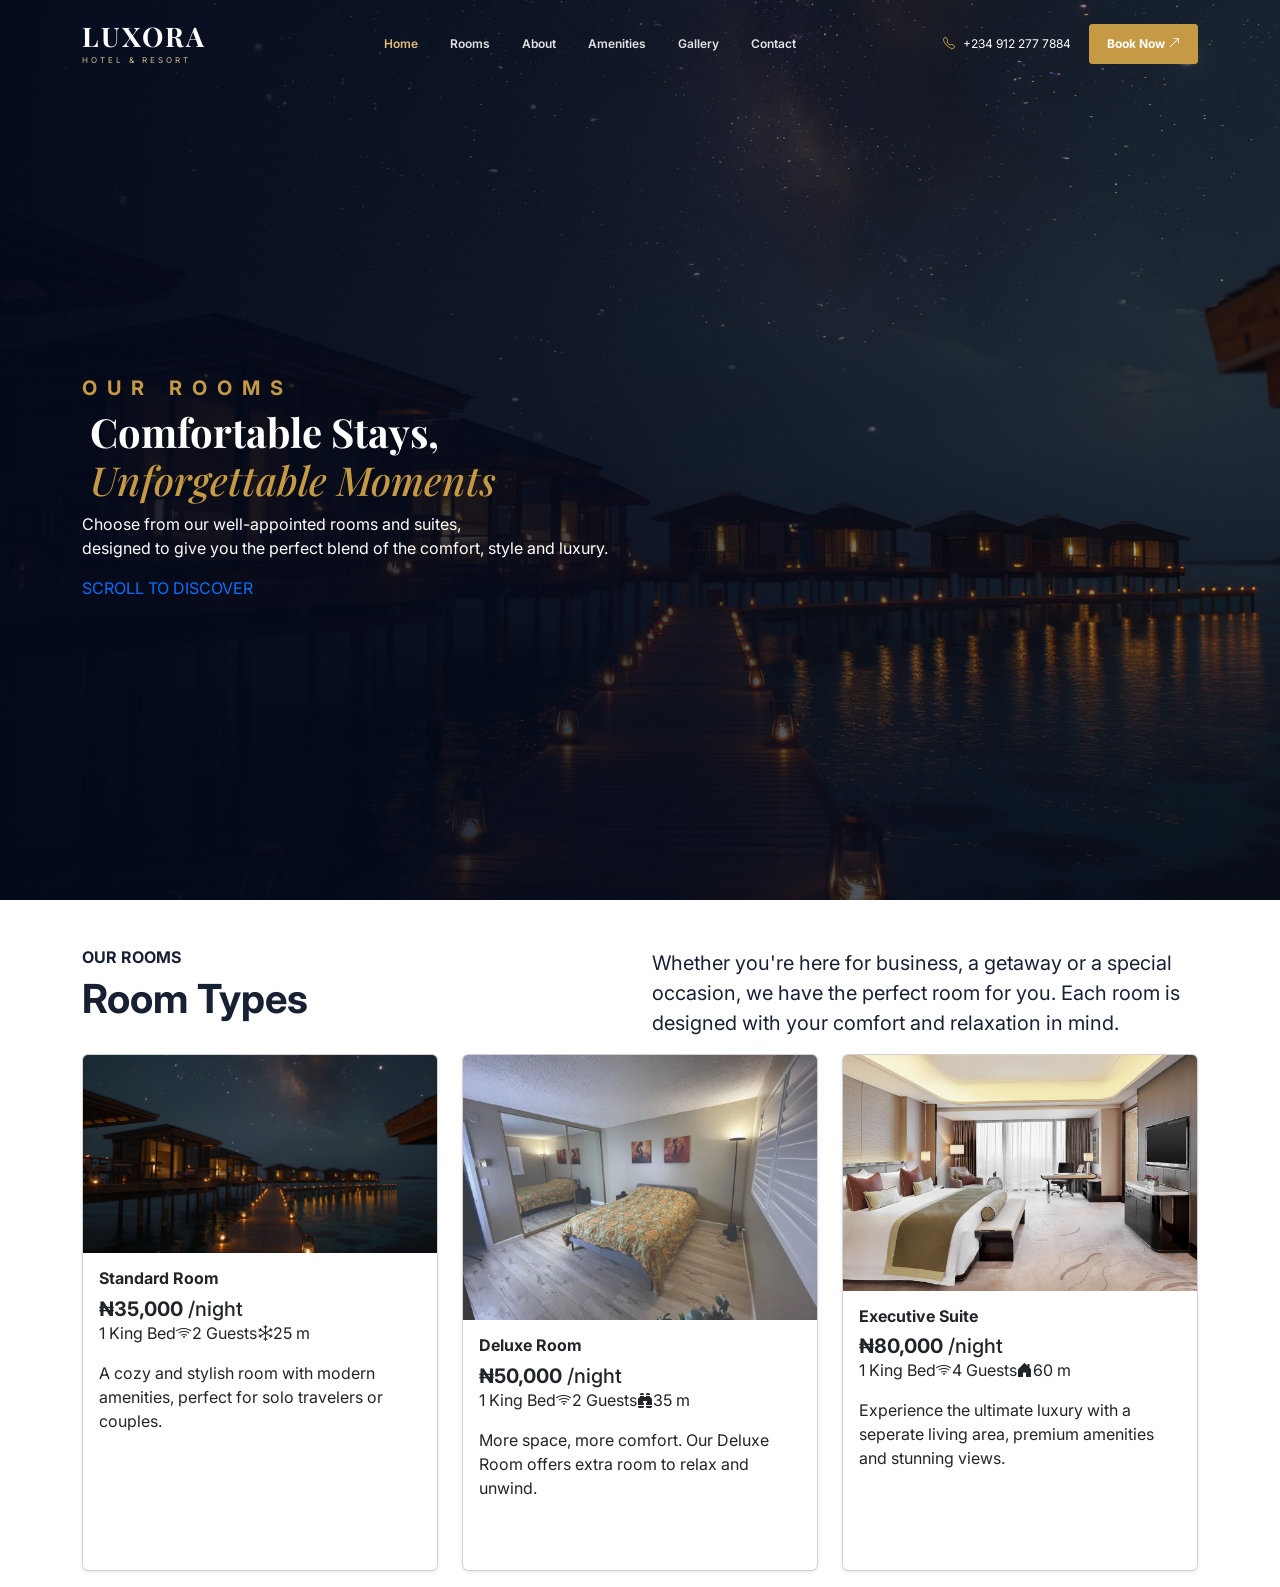
==== rooms.html @ 6dce8fcb "I build a hotel website" ====
<!doctype html>
<html lang="en">
<head>
    <meta charset="utf-8">
    <meta name="viewport" content="width=device-width, initial-scale=1">
    <meta name="description" content="Experience comfort, elegance and warm hospitality at LUXORA Hotel & Resort.">
    <title>LUXORA Hotel & Resort | Luxury, Comfort & Memories</title>

    <link rel="preconnect" href="https://fonts.googleapis.com">
    <link rel="preconnect" href="https://fonts.gstatic.com" crossorigin>
    <link href="https://fonts.googleapis.com/css2?family=Inter:wght@400;500;600;700;800&family=Playfair+Display:wght@400;500;600;700&display=swap" rel="stylesheet">
    <link href="https://cdn.jsdelivr.net/npm/bootstrap@5.0.2/dist/css/bootstrap.min.css" rel="stylesheet">
    <link href="https://cdn.jsdelivr.net/npm/bootstrap-icons@1.11.3/font/bootstrap-icons.css" rel="stylesheet">
    <link rel="stylesheet" href="room.css">
</head>
<body>

    
<nav class="navbar navbar-expand-lg navbar-dark fixed-top" id="siteNavbar">
    <div class="container">
        <a class="navbar-brand brand" href="index.html">
            <span class="brand-name">LUXORA</span>
            <span class="brand-tagline">HOTEL &amp; RESORT</span>
        </a>

        <button class="navbar-toggler" type="button" data-bs-toggle="collapse" data-bs-target="#mainNav"
            aria-controls="mainNav" aria-expanded="false" aria-label="Toggle navigation">
            <span class="navbar-toggler-icon"></span>
        </button>

        <div class="collapse navbar-collapse" id="mainNav">
            <ul class="navbar-nav mx-auto">
                <li class="nav-item"><a class="nav-link active" href="index.html">Home</a></li>
                <li class="nav-item"><a class="nav-link" href="rooms.html">Rooms</a></li>
                <li class="nav-item"><a class="nav-link" href="#about">About</a></li>
                <li class="nav-item"><a class="nav-link" href="#amenities">Amenities</a></li>
                <li class="nav-item"><a class="nav-link" href="#gallery">Gallery</a></li>
                <li class="nav-item"><a class="nav-link" href="#contact">Contact</a></li>
            </ul>
            <div class="nav-actions">
                <a class="nav-phone" href="tel:+2349122777884"><i class="bi bi-telephone"></i> +234 912 277 7884</a>
                <a class="btn btn-gold nav-book" href="#bookingBox">Book Now <i class="bi bi-arrow-up-right"></i></a>
            </div>
        </div>
    </div>
</nav>

<main class="hero" id="home">
    <div class="hero-overlay"></div>
    <div class="container hero-container">
        <div class="hero-content reveal">
    <h6 class="fw-bold text-left">OUR ROOMS</h6>
    <h1 class="text-left fw-bold fs-1 m-2">Comfortable Stays, <br> <em>Unforgettable Moments</em></h1>
    <p class="text-left hero-description">Choose from our well-appointed rooms and suites,<br> designed to give you the perfect blend of the comfort, style and luxury.</p>

        </div>
        <a href="#about" class="scroll-cue"><span></span> SCROLL TO DISCOVER</a>
    </div>
</main>

<section class="roomTypes mt-5">
<div class="container">
    <div class="row">
    <div class="col-lg-6 col-12">
        <div>
            <h6 class="fw-bold">OUR ROOMS</h6>
            <h1 class="fw-bold">Room Types</h1>
        </div>
    </div>
    <div class="col-lg-6 col-12">
        <div>
            <p class="fs-5">
                Whether you're here for business, a getaway or a special occasion,
                we have the perfect room for you. Each room is designed with
                your comfort and relaxation in mind.
            </p>
        </div>
    </div>
</div>
</div>
</section>

<section>
    <div class="container">
         <div class="row g-4 rooms mb-3">
            <div class="col-12 col-md-4 col-6">
                <div class="card h-100 bg-white shadow-sm">
                    <img src="images/starry-sky-town.jpg" class="card-img-top" alt="Standard Room" loading="lazy">
                    <div class="card-body">
                        <div class="textRows">
                            <h6 class="card-title fw-bold" id="standardName">Standard Room</h6>
                        <h5 class="card-text" id="standardPrice"><strong>₦35,000</strong> /night</h5>
                        </div>

                        <div class="d-flex symbols align-items-center">
                            <div class="mb-3"><i class="bi bi-bed-fill text-dark"></i> 1 King Bed</div>
                            <div class="mb-3"><i class="bi bi-wifi text-dark"></i>2 Guests</div>
                            <div class="mb-3"><i class="bi bi-snow text-dark"></i>25 m</div>
                        </div>

                        <div>
                            <p>A cozy and stylish room with modern
amenities, perfect for solo travelers or couples.</p>
                        </div>

                        <button class="btn w-100 text-white learn rounded-pill" id="standard" onclick="exploreButton(this)">Explore</button>
                    </div>
                </div>
            </div>

            <div class="col-12 col-md-4 col-6">
                <div class="card h-100 bg-white shadow-sm">
                    <img src="images/deluxe.jpg" class="card-img-top" alt="Deluxe Room" loading="lazy">
                    <div class="card-body">
                        <div class="textRows">
                            <h6 class="card-title fw-bold" id="deluxeName">Deluxe Room</h6>
                        <h5 class="card-text" id="deluxePrice"><strong>₦50,000</strong> /night</h5>
                        </div>

                        <div class="d-flex symbols align-items-center">
                            <div class="mb-3"><i class="bi bi-bed-fill text-dark"></i> 1 King Bed</div>
                            <div class="mb-3"><i class="bi bi-wifi text-dark"></i>2 Guests</div>
                            <div class="mb-3"><i class="bi bi-binoculars-fill text-dark"></i>35 m</div>
                        </div>

                        <div>
                            <p>
                                More space, more comfort. Our Deluxe Room
                                offers extra room to relax and unwind.
</p>
                        </div>

                        <button class="btn w-100 text-white learn rounded-pill" id="deluxe" onclick="exploreButton(this)">Explore</button>
                    </div>
                </div>
            </div>

            <div class="col-12 col-md-4 col-6">
                <div class="card h-100 bg-white shadow-sm">
                    <img src="images/executive.jpg" class="card-img-top" alt="Executive Suite" loading="lazy">
                    <div class="card-body">
                        <div class="textRows">
                            <h6 class="card-title fw-bold" id="executiveName">Executive Suite</h6>
                        <h5 class="card-text" id="executivePrice"><strong>₦80,000</strong> /night</h5>
                        </div>

                        <div class="d-flex symbols align-items-center">
                            <div class="mb-3"><i class="bi bi-bed-fill text-dark"></i> 1 King Bed</div>
                            <div class="mb-3"><i class="bi bi-wifi text-dark"></i>4 Guests</div>
                            <div class="mb-3"><i class="bi bi-house-door-fill text-dark"></i>60 m</div>
                        </div>

                        <div>
                            <p>
                                Experience the ultimate luxury with a seperate living area, premium amenities and stunning views.
</p>
                        </div>


                        <button class="btn w-100 text-white learn rounded-pill" id="executive" onclick="exploreButton(this)">Explore</button>
                    </div>
                </div>
            </div>
        </div>
    </div>
</section>

<script src="script.js"></script>
    <script src="https://cdn.jsdelivr.net/npm/bootstrap@5.0.2/dist/js/bootstrap.bundle.min.js" integrity="sha384-MrcW6ZMFYlzcLA8Nl+NtUVF0sA7MsXsP1UyJoMp4YLEuNSfAP+JcXn/tWtIaxVXM" crossorigin="anonymous"></script>

  </body>
</html>
---- room.css ----
/* LUXORA HOTEL & RESORT — HOMEPAGE STYLES */
:root {
    --navy: #040a1c;
    --navy-soft: #10182d;
    --gold: #c69a45;
    --gold-dark: #a87927;
    --ink: #182033;
    --muted: #6f7888;
    --paper: #f7f7f5;
    --white: #fff;
    --serif: "Playfair Display", Georgia, serif;
    --sans: "Inter", Arial, sans-serif;
}

* { box-sizing: border-box; }
html { scroll-behavior: smooth; scroll-padding-top: 90px; }
body { margin: 0; color: var(--ink); font-family: var(--sans); background: var(--white); }
img { max-width: 100%; display: block; }
a { text-decoration: none; }
.section { padding: 105px 0; }


.navbar { padding: 18px 0; background: transparent; transition: background .3s ease, padding .3s ease, box-shadow .3s ease; }
.navbar.scrolled { background: rgba(4,10,28,.97); padding: 11px 0; box-shadow: 0 8px 30px rgba(0,0,0,.15); }
.brand { display: flex; flex-direction: column; line-height: 1; margin-right: 30px; }
.brand-name, .footer-brand { color: var(--white); font-family: var(--serif); font-size: 27px; font-weight: 700; letter-spacing: 2px; }
.brand-tagline { color: #d8bd87; font-size: 8px; letter-spacing: 3px; margin-top: 6px; }
.navbar .nav-link { color: rgba(255,255,255,.88); font-size: 12px; font-weight: 600; margin: 0 8px; transition: color .25s ease; }
.navbar .nav-link:hover, .navbar .nav-link.active { color: #e2bd77; }
.nav-actions { display: flex; align-items: center; gap: 18px; }
.nav-phone { color: white; font-size: 12px; white-space: nowrap; }
.nav-phone i { color: var(--gold); margin-right: 5px; }
.btn-gold { background: var(--gold); border: 1px solid var(--gold); color: #fff; font-weight: 700; border-radius: 3px; padding: 13px 22px; transition: .25s ease; }
.btn-gold:hover { background: #fff; border-color: #fff; color: var(--navy); transform: translateY(-2px); }
.nav-book { padding: 10px 17px; font-size: 12px; }
.main-page { margin-top: 50px; display: flex; flex-direction: column; align-items: center; justify-content: center; background-image: url(images/executive.jpg); background-position: center; background-repeat: no-repeat; background-size: cover; min-height: 100vh; }


/* hero section */
.hero { min-height: 790px; height: 100vh; max-height: 980px; position: relative; display: flex; align-items: center; overflow: hidden; color: white; background: var(--navy) url("images/starry-sky-town.jpg") center/cover no-repeat; animation: heroZoom 24s ease-in-out infinite alternate; }
.hero-overlay { position: absolute; inset: 0; background: linear-gradient(90deg, rgba(4,10,28,.94) 0%, rgba(4,10,28,.72) 46%, rgba(4,10,28,.18) 100%), linear-gradient(0deg, rgba(4,10,28,.4), transparent 50%); }
.hero-container { position: relative; z-index: 1; padding-top: 75px; }
.hero-content { max-width: 720px; }
.hero h6 { color: var(--gold); font-size: clamp(20px, 3.5vh, 15px); letter-spacing: 10px; }
.hero h1 { font-family: var(--serif); font-size: clamp(48px, 6.5vw, 82px); font-weight: 600; }
.hero h1 em { color: var(--gold); font-weight: 500; }
@keyframes heroZoom {
    from {
        background-size: 100% 100%;
    }
    to {
        background-size: 110% 110%;
    }
}
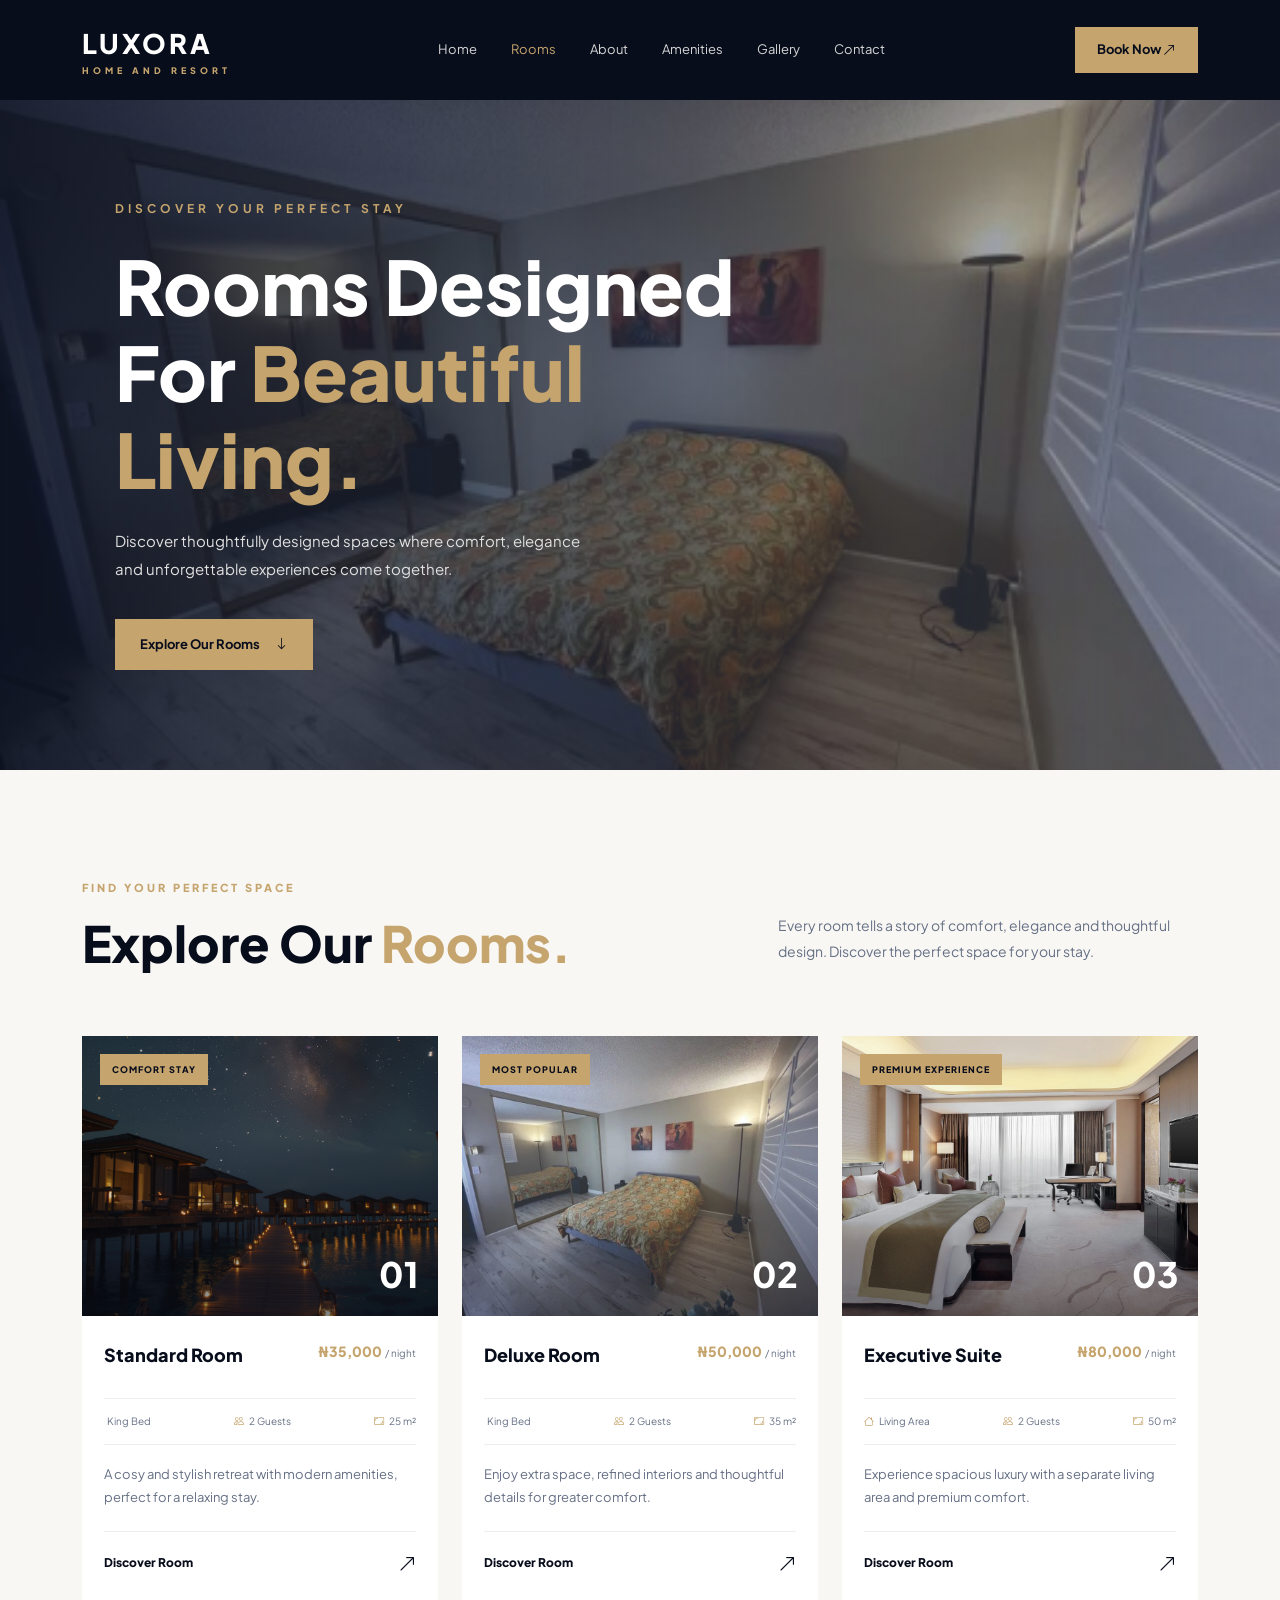
==== commit 461e2e77: "I build a hotel website" ====
--- a/rooms.html
+++ b/rooms.html
@@ -1,172 +1,184 @@
-<!doctype html>
+<!DOCTYPE html>
 <html lang="en">
 <head>
-    <meta charset="utf-8">
-    <meta name="viewport" content="width=device-width, initial-scale=1">
-    <meta name="description" content="Experience comfort, elegance and warm hospitality at LUXORA Hotel & Resort.">
-    <title>LUXORA Hotel & Resort | Luxury, Comfort & Memories</title>
+    <meta charset="UTF-8">
+    <meta name="viewport" content="width=device-width, initial-scale=1.0">
+    <title>Our Rooms | LUXORA Hotel & Resort</title>
 
-    <link rel="preconnect" href="https://fonts.googleapis.com">
-    <link rel="preconnect" href="https://fonts.gstatic.com" crossorigin>
-    <link href="https://fonts.googleapis.com/css2?family=Inter:wght@400;500;600;700;800&family=Playfair+Display:wght@400;500;600;700&display=swap" rel="stylesheet">
     <link href="https://cdn.jsdelivr.net/npm/bootstrap@5.0.2/dist/css/bootstrap.min.css" rel="stylesheet">
-    <link href="https://cdn.jsdelivr.net/npm/bootstrap-icons@1.11.3/font/bootstrap-icons.css" rel="stylesheet">
+    <link rel="stylesheet" href="https://cdn.jsdelivr.net/npm/bootstrap-icons@1.11.3/font/bootstrap-icons.min.css">
     <link rel="stylesheet" href="room.css">
 </head>
 <body>
 
-    
-<nav class="navbar navbar-expand-lg navbar-dark fixed-top" id="siteNavbar">
-    <div class="container">
-        <a class="navbar-brand brand" href="index.html">
-            <span class="brand-name">LUXORA</span>
-            <span class="brand-tagline">HOTEL &amp; RESORT</span>
-        </a>
+    <!-- NAVBAR -->
+    <nav class="navbar navbar-expand-lg luxora-navbar">
+        <div class="container">
+            <a href="index.html" class="navbar-brand">
+                LUXORA
+                <span>HOME AND RESORT</span>
+            </a>
 
-        <button class="navbar-toggler" type="button" data-bs-toggle="collapse" data-bs-target="#mainNav"
-            aria-controls="mainNav" aria-expanded="false" aria-label="Toggle navigation">
-            <span class="navbar-toggler-icon"></span>
-        </button>
+            <button class="navbar-toggler" type="button" data-bs-toggle="collapse" data-bs-target="#navbarMenu">
+                <i class="bi bi-list"></i>
+            </button>
 
-        <div class="collapse navbar-collapse" id="mainNav">
-            <ul class="navbar-nav mx-auto">
-                <li class="nav-item"><a class="nav-link active" href="index.html">Home</a></li>
-                <li class="nav-item"><a class="nav-link" href="rooms.html">Rooms</a></li>
-                <li class="nav-item"><a class="nav-link" href="#about">About</a></li>
-                <li class="nav-item"><a class="nav-link" href="#amenities">Amenities</a></li>
-                <li class="nav-item"><a class="nav-link" href="#gallery">Gallery</a></li>
-                <li class="nav-item"><a class="nav-link" href="#contact">Contact</a></li>
-            </ul>
-            <div class="nav-actions">
-                <a class="nav-phone" href="tel:+2349122777884"><i class="bi bi-telephone"></i> +234 912 277 7884</a>
-                <a class="btn btn-gold nav-book" href="#bookingBox">Book Now <i class="bi bi-arrow-up-right"></i></a>
+            <div class="collapse navbar-collapse" id="navbarMenu">
+                <ul class="navbar-nav mx-auto">
+                    <li class="nav-item"><a href="index.html" class="nav-link">Home</a></li>
+                    <li class="nav-item"><a href="rooms.html" class="nav-link active">Rooms</a></li>
+                    <li class="nav-item"><a href="about.html" class="nav-link">About</a></li>
+                    <li class="nav-item"><a href="amenities.html" class="nav-link">Amenities</a></li>
+                    <li class="nav-item"><a href="gallery.html" class="nav-link">Gallery</a></li>
+                    <li class="nav-item"><a href="contact.html" class="nav-link">Contact</a></li>
+                </ul>
+
+                <a href="#booking" class="nav-book-btn">
+                    Book Now <i class="bi bi-arrow-up-right"></i>
+                </a>
             </div>
         </div>
-    </div>
-</nav>
+    </nav>
 
-<main class="hero" id="home">
-    <div class="hero-overlay"></div>
-    <div class="container hero-container">
-        <div class="hero-content reveal">
-    <h6 class="fw-bold text-left">OUR ROOMS</h6>
-    <h1 class="text-left fw-bold fs-1 m-2">Comfortable Stays, <br> <em>Unforgettable Moments</em></h1>
-    <p class="text-left hero-description">Choose from our well-appointed rooms and suites,<br> designed to give you the perfect blend of the comfort, style and luxury.</p>
+    <!-- HERO SECTION -->
+    <section class="rooms-hero">
+        <div class="hero-content">
+            <p>DISCOVER YOUR PERFECT STAY</p>
+            <h1>Rooms Designed<br>For <span>Beautiful Living.</span></h1>
+            <p class="hero-description">
+                Discover thoughtfully designed spaces where comfort,
+                elegance and unforgettable experiences come together.
+            </p>
+            <a href="#room-collection" class="hero-btn">
+                Explore Our Rooms <i class="bi bi-arrow-down"></i>
+            </a>
+        </div>
+    </section>
 
-        </div>
-        <a href="#about" class="scroll-cue"><span></span> SCROLL TO DISCOVER</a>
-    </div>
-</main>
+    <!-- ROOM COLLECTION -->
+<section class="room-collection" id="room-collection">
+    <div class="container">
 
-<section class="roomTypes mt-5">
-<div class="container">
-    <div class="row">
-    <div class="col-lg-6 col-12">
-        <div>
-            <h6 class="fw-bold">OUR ROOMS</h6>
-            <h1 class="fw-bold">Room Types</h1>
-        </div>
-    </div>
-    <div class="col-lg-6 col-12">
-        <div>
-            <p class="fs-5">
-                Whether you're here for business, a getaway or a special occasion,
-                we have the perfect room for you. Each room is designed with
-                your comfort and relaxation in mind.
+        <div class="room-heading">
+            <div>
+                <p class="room-eyebrow">FIND YOUR PERFECT SPACE</p>
+                <h2>Explore Our <span>Rooms.</span></h2>
+            </div>
+
+            <p class="room-intro">
+                Every room tells a story of comfort, elegance and
+                thoughtful design. Discover the perfect space for your stay.
             </p>
         </div>
-    </div>
-</div>
-</div>
-</section>
 
-<section>
-    <div class="container">
-         <div class="row g-4 rooms mb-3">
-            <div class="col-12 col-md-4 col-6">
-                <div class="card h-100 bg-white shadow-sm">
-                    <img src="images/starry-sky-town.jpg" class="card-img-top" alt="Standard Room" loading="lazy">
-                    <div class="card-body">
-                        <div class="textRows">
-                            <h6 class="card-title fw-bold" id="standardName">Standard Room</h6>
-                        <h5 class="card-text" id="standardPrice"><strong>₦35,000</strong> /night</h5>
+        <div class="row g-4">
+
+            <!-- STANDARD ROOM -->
+            <div class="col-md-6 col-lg-4">
+                <article class="lux-room-card">
+                    <div class="lux-room-image">
+                        <img src="images/starry-sky-town.jpg" alt="Standard Room">
+                        <span class="room-label">COMFORT STAY</span>
+                        <span class="room-number">01</span>
+                    </div>
+
+                    <div class="lux-room-body">
+                        <div class="room-title-price">
+                            <h3>Standard Room</h3>
+                            <p>₦35,000 <small>/ night</small></p>
                         </div>
 
-                        <div class="d-flex symbols align-items-center">
-                            <div class="mb-3"><i class="bi bi-bed-fill text-dark"></i> 1 King Bed</div>
-                            <div class="mb-3"><i class="bi bi-wifi text-dark"></i>2 Guests</div>
-                            <div class="mb-3"><i class="bi bi-snow text-dark"></i>25 m</div>
+                        <div class="room-details">
+                            <span><i class="bi bi-bed"></i> King Bed</span>
+                            <span><i class="bi bi-people"></i> 2 Guests</span>
+                            <span><i class="bi bi-aspect-ratio"></i> 25 m²</span>
                         </div>
 
-                        <div>
-                            <p>A cozy and stylish room with modern
-amenities, perfect for solo travelers or couples.</p>
+                        <p class="room-text">
+                            A cosy and stylish retreat with modern amenities,
+                            perfect for a relaxing stay.
+                        </p>
+
+                        <a href="#booking" class="room-discover">
+                            Discover Room
+                            <i class="bi bi-arrow-up-right"></i>
+                        </a>
+                    </div>
+                </article>
+            </div>
+
+            <!-- DELUXE ROOM -->
+            <div class="col-md-6 col-lg-4">
+                <article class="lux-room-card featured-room">
+                    <div class="lux-room-image">
+                        <img src="images/deluxe.jpg" alt="Deluxe Room">
+                        <span class="room-label">MOST POPULAR</span>
+                        <span class="room-number">02</span>
+                    </div>
+
+                    <div class="lux-room-body">
+                        <div class="room-title-price">
+                            <h3>Deluxe Room</h3>
+                            <p>₦50,000 <small>/ night</small></p>
                         </div>
 
-                        <button class="btn w-100 text-white learn rounded-pill" id="standard" onclick="exploreButton(this)">Explore</button>
+                        <div class="room-details">
+                            <span><i class="bi bi-bed"></i> King Bed</span>
+                            <span><i class="bi bi-people"></i> 2 Guests</span>
+                            <span><i class="bi bi-aspect-ratio"></i> 35 m²</span>
+                        </div>
+
+                        <p class="room-text">
+                            Enjoy extra space, refined interiors and
+                            thoughtful details for greater comfort.
+                        </p>
+
+                        <a href="#booking" class="room-discover">
+                            Discover Room
+                            <i class="bi bi-arrow-up-right"></i>
+                        </a>
                     </div>
-                </div>
+                </article>
             </div>
 
-            <div class="col-12 col-md-4 col-6">
-                <div class="card h-100 bg-white shadow-sm">
-                    <img src="images/deluxe.jpg" class="card-img-top" alt="Deluxe Room" loading="lazy">
-                    <div class="card-body">
-                        <div class="textRows">
-                            <h6 class="card-title fw-bold" id="deluxeName">Deluxe Room</h6>
-                        <h5 class="card-text" id="deluxePrice"><strong>₦50,000</strong> /night</h5>
+            <!-- EXECUTIVE SUITE -->
+            <div class="col-md-6 col-lg-4">
+                <article class="lux-room-card">
+                    <div class="lux-room-image">
+                        <img src="images/executive.jpg" alt="Executive Suite">
+                        <span class="room-label">PREMIUM EXPERIENCE</span>
+                        <span class="room-number">03</span>
+                    </div>
+
+                    <div class="lux-room-body">
+                        <div class="room-title-price">
+                            <h3>Executive Suite</h3>
+                            <p>₦80,000 <small>/ night</small></p>
                         </div>
 
-                        <div class="d-flex symbols align-items-center">
-                            <div class="mb-3"><i class="bi bi-bed-fill text-dark"></i> 1 King Bed</div>
-                            <div class="mb-3"><i class="bi bi-wifi text-dark"></i>2 Guests</div>
-                            <div class="mb-3"><i class="bi bi-binoculars-fill text-dark"></i>35 m</div>
+                        <div class="room-details">
+                            <span><i class="bi bi-house"></i> Living Area</span>
+                            <span><i class="bi bi-people"></i> 2 Guests</span>
+                            <span><i class="bi bi-aspect-ratio"></i> 50 m²</span>
                         </div>
 
-                        <div>
-                            <p>
-                                More space, more comfort. Our Deluxe Room
-                                offers extra room to relax and unwind.
-</p>
-                        </div>
+                        <p class="room-text">
+                            Experience spacious luxury with a separate
+                            living area and premium comfort.
+                        </p>
 
-                        <button class="btn w-100 text-white learn rounded-pill" id="deluxe" onclick="exploreButton(this)">Explore</button>
+                        <a href="#booking" class="room-discover">
+                            Discover Room
+                            <i class="bi bi-arrow-up-right"></i>
+                        </a>
                     </div>
-                </div>
+                </article>
             </div>
 
-            <div class="col-12 col-md-4 col-6">
-                <div class="card h-100 bg-white shadow-sm">
-                    <img src="images/executive.jpg" class="card-img-top" alt="Executive Suite" loading="lazy">
-                    <div class="card-body">
-                        <div class="textRows">
-                            <h6 class="card-title fw-bold" id="executiveName">Executive Suite</h6>
-                        <h5 class="card-text" id="executivePrice"><strong>₦80,000</strong> /night</h5>
-                        </div>
-
-                        <div class="d-flex symbols align-items-center">
-                            <div class="mb-3"><i class="bi bi-bed-fill text-dark"></i> 1 King Bed</div>
-                            <div class="mb-3"><i class="bi bi-wifi text-dark"></i>4 Guests</div>
-                            <div class="mb-3"><i class="bi bi-house-door-fill text-dark"></i>60 m</div>
-                        </div>
-
-                        <div>
-                            <p>
-                                Experience the ultimate luxury with a seperate living area, premium amenities and stunning views.
-</p>
-                        </div>
-
-
-                        <button class="btn w-100 text-white learn rounded-pill" id="executive" onclick="exploreButton(this)">Explore</button>
-                    </div>
-                </div>
-            </div>
         </div>
     </div>
 </section>
 
-<script src="script.js"></script>
-    <script src="https://cdn.jsdelivr.net/npm/bootstrap@5.0.2/dist/js/bootstrap.bundle.min.js" integrity="sha384-MrcW6ZMFYlzcLA8Nl+NtUVF0sA7MsXsP1UyJoMp4YLEuNSfAP+JcXn/tWtIaxVXM" crossorigin="anonymous"></script>
-
-  </body>
+    <script src="https://cdn.jsdelivr.net/npm/bootstrap@5.0.2/dist/js/bootstrap.bundle.min.js"></script>
+</body>
 </html>
--- a/room.css
+++ b/room.css
@@ -1,54 +1,357 @@
-/* LUXORA HOTEL & RESORT — HOMEPAGE STYLES */
+@import url('https://fonts.googleapis.com/css2?family=Plus+Jakarta+Sans:wght@400;500;600;700;800&display=swap');
+
 :root {
-    --navy: #040a1c;
-    --navy-soft: #10182d;
-    --gold: #c69a45;
-    --gold-dark: #a87927;
-    --ink: #182033;
-    --muted: #6f7888;
-    --paper: #f7f7f5;
-    --white: #fff;
-    --serif: "Playfair Display", Georgia, serif;
-    --sans: "Inter", Arial, sans-serif;
-}
-
-* { box-sizing: border-box; }
-html { scroll-behavior: smooth; scroll-padding-top: 90px; }
-body { margin: 0; color: var(--ink); font-family: var(--sans); background: var(--white); }
-img { max-width: 100%; display: block; }
-a { text-decoration: none; }
-.section { padding: 105px 0; }
-
-
-.navbar { padding: 18px 0; background: transparent; transition: background .3s ease, padding .3s ease, box-shadow .3s ease; }
-.navbar.scrolled { background: rgba(4,10,28,.97); padding: 11px 0; box-shadow: 0 8px 30px rgba(0,0,0,.15); }
-.brand { display: flex; flex-direction: column; line-height: 1; margin-right: 30px; }
-.brand-name, .footer-brand { color: var(--white); font-family: var(--serif); font-size: 27px; font-weight: 700; letter-spacing: 2px; }
-.brand-tagline { color: #d8bd87; font-size: 8px; letter-spacing: 3px; margin-top: 6px; }
-.navbar .nav-link { color: rgba(255,255,255,.88); font-size: 12px; font-weight: 600; margin: 0 8px; transition: color .25s ease; }
-.navbar .nav-link:hover, .navbar .nav-link.active { color: #e2bd77; }
-.nav-actions { display: flex; align-items: center; gap: 18px; }
-.nav-phone { color: white; font-size: 12px; white-space: nowrap; }
-.nav-phone i { color: var(--gold); margin-right: 5px; }
-.btn-gold { background: var(--gold); border: 1px solid var(--gold); color: #fff; font-weight: 700; border-radius: 3px; padding: 13px 22px; transition: .25s ease; }
-.btn-gold:hover { background: #fff; border-color: #fff; color: var(--navy); transform: translateY(-2px); }
-.nav-book { padding: 10px 17px; font-size: 12px; }
-.main-page { margin-top: 50px; display: flex; flex-direction: column; align-items: center; justify-content: center; background-image: url(images/executive.jpg); background-position: center; background-repeat: no-repeat; background-size: cover; min-height: 100vh; }
-
-
-/* hero section */
-.hero { min-height: 790px; height: 100vh; max-height: 980px; position: relative; display: flex; align-items: center; overflow: hidden; color: white; background: var(--navy) url("images/starry-sky-town.jpg") center/cover no-repeat; animation: heroZoom 24s ease-in-out infinite alternate; }
-.hero-overlay { position: absolute; inset: 0; background: linear-gradient(90deg, rgba(4,10,28,.94) 0%, rgba(4,10,28,.72) 46%, rgba(4,10,28,.18) 100%), linear-gradient(0deg, rgba(4,10,28,.4), transparent 50%); }
-.hero-container { position: relative; z-index: 1; padding-top: 75px; }
-.hero-content { max-width: 720px; }
-.hero h6 { color: var(--gold); font-size: clamp(20px, 3.5vh, 15px); letter-spacing: 10px; }
-.hero h1 { font-family: var(--serif); font-size: clamp(48px, 6.5vw, 82px); font-weight: 600; }
-.hero h1 em { color: var(--gold); font-weight: 500; }
-@keyframes heroZoom {
-    from {
-        background-size: 100% 100%;
-    }
-    to {
-        background-size: 110% 110%;
+    --dark: #080d1c;
+    --gold: #c5a46d;
+    --white: #ffffff;
+    --text: #667085;
+}
+
+* {
+    margin: 0;
+    padding: 0;
+    box-sizing: border-box;
+}
+
+body {
+    font-family: 'Plus Jakarta Sans', sans-serif;
+    color: var(--dark);
+}
+
+/* NAVBAR */
+
+.luxora-navbar {
+    background: var(--dark);
+    padding: 18px 0;
+}
+
+.navbar-brand {
+    color: var(--white);
+    font-size: 27px;
+    font-weight: 800;
+    letter-spacing: 3px;
+}
+
+.navbar-brand span {
+    display: block;
+    color: var(--gold);
+    font-size: 9px;
+    letter-spacing: 4px;
+    text-align: center;
+}
+
+.luxora-navbar .nav-link {
+    color: #d6d6d6;
+    font-size: 13px;
+    margin: 0 9px;
+    transition: color 0.3s ease;
+}
+
+.luxora-navbar .nav-link:hover,
+.luxora-navbar .nav-link.active {
+    color: var(--gold);
+}
+
+.nav-book-btn {
+    background: var(--gold);
+    color: var(--dark);
+    padding: 13px 22px;
+    text-decoration: none;
+    font-size: 13px;
+    font-weight: 700;
+    transition: 0.3s ease;
+}
+
+.nav-book-btn:hover {
+    background: var(--white);
+    color: var(--dark);
+}
+
+.navbar-toggler {
+    color: var(--white);
+    border: 1px solid var(--gold);
+    font-size: 25px;
+}
+
+/* HERO SECTION */
+
+.rooms-hero {
+    min-height: 650px;
+    background: linear-gradient(
+        90deg,
+        rgba(8, 13, 28, 0.88),
+        rgba(8, 13, 28, 0.25)
+    ), url('images/deluxe.jpg') center/cover no-repeat;
+    display: flex;
+    align-items: center;
+    padding: 100px 9%;
+    color: var(--white);
+}
+
+.hero-content {
+    max-width: 700px;
+}
+
+.hero-content > p:first-child {
+    color: var(--gold);
+    font-size: 12px;
+    font-weight: 700;
+    letter-spacing: 4px;
+    margin-bottom: 25px;
+}
+
+.hero-content h1 {
+    font-size: clamp(42px, 6vw, 75px);
+    font-weight: 800;
+    line-height: 1.15;
+    margin-bottom: 25px;
+}
+
+.hero-content h1 span {
+    color: var(--gold);
+}
+
+.hero-description {
+    max-width: 490px;
+    color: #e0e0e0;
+    font-size: 15px;
+    line-height: 1.9;
+    margin-bottom: 35px;
+}
+
+.hero-btn {
+    display: inline-flex;
+    align-items: center;
+    gap: 15px;
+    padding: 16px 25px;
+    background: var(--gold);
+    color: var(--dark);
+    text-decoration: none;
+    font-size: 13px;
+    font-weight: 700;
+    transition: 0.3s ease;
+}
+
+.hero-btn:hover {
+    background: var(--white);
+    color: var(--dark);
+}
+
+@media (max-width: 991px) {
+    .nav-book-btn {
+        display: inline-block;
+        margin-top: 15px;
+    }
+
+    .luxora-navbar .nav-link {
+        margin: 5px 0;
+    }
+}
+
+@media (max-width: 576px) {
+    .rooms-hero {
+        min-height: 570px;
+        padding: 80px 7%;
+    }
+
+    .hero-content h1 {
+        font-size: 43px;
+    }
+}
+
+/* ROOM COLLECTION */
+
+.room-collection {
+    padding: 110px 0;
+    background: #f8f7f4;
+}
+
+.room-heading {
+    display: flex;
+    justify-content: space-between;
+    align-items: end;
+    gap: 40px;
+    margin-bottom: 55px;
+}
+
+.room-eyebrow {
+    color: var(--gold);
+    font-size: 11px;
+    font-weight: 800;
+    letter-spacing: 3px;
+}
+
+.room-heading h2 {
+    font-size: clamp(35px, 5vw, 50px);
+    font-weight: 800;
+}
+
+.room-heading h2 span {
+    color: var(--gold);
+}
+
+.room-intro {
+    max-width: 420px;
+    color: var(--text);
+    line-height: 1.9;
+    font-size: 14px;
+}
+
+/* ROOM CARDS */
+
+.lux-room-card {
+    height: 100%;
+    background: white;
+    overflow: hidden;
+    transition: transform 0.4s ease, box-shadow 0.4s ease;
+}
+
+.lux-room-card:hover {
+    transform: translateY(-10px);
+    box-shadow: 0 20px 45px rgba(0, 0, 0, 0.12);
+}
+
+.lux-room-image {
+    height: 280px;
+    position: relative;
+    overflow: hidden;
+}
+
+.lux-room-image::after {
+    content: "";
+    position: absolute;
+    inset: 0;
+    background: linear-gradient(
+        to top,
+        rgba(8, 13, 28, 0.5),
+        transparent 65%
+    );
+    pointer-events: none;
+}
+
+.lux-room-image img {
+    width: 100%;
+    height: 100%;
+    object-fit: cover;
+    transition: transform 0.7s ease;
+}
+
+.lux-room-card:hover .lux-room-image img {
+    transform: scale(1.08);
+}
+
+.room-label {
+    position: absolute;
+    top: 18px;
+    left: 18px;
+    z-index: 2;
+    background: var(--gold);
+    color: var(--dark);
+    padding: 9px 12px;
+    font-size: 9px;
+    font-weight: 800;
+    letter-spacing: 1px;
+}
+
+.room-number {
+    position: absolute;
+    bottom: 15px;
+    right: 20px;
+    z-index: 2;
+    color: white;
+    font-size: 35px;
+    font-weight: 800;
+}
+
+/* ROOM CARD CONTENT */
+
+.lux-room-body {
+    padding: 25px 22px;
+}
+
+.room-title-price {
+    display: flex;
+    justify-content: space-between;
+    align-items: center;
+    gap: 10px;
+    margin-bottom: 20px;
+}
+
+.room-title-price h3 {
+    font-size: 18px;
+    font-weight: 800;
+}
+
+.room-title-price p {
+    color: var(--gold);
+    font-weight: 800;
+    font-size: 14px;
+    white-space: nowrap;
+}
+
+.room-title-price small {
+    color: var(--text);
+    font-size: 10px;
+    font-weight: 400;
+}
+
+.room-details {
+    display: flex;
+    justify-content: space-between;
+    gap: 8px;
+    border-top: 1px solid #eee;
+    border-bottom: 1px solid #eee;
+    padding: 15px 0;
+    margin-bottom: 18px;
+}
+
+.room-details span {
+    color: var(--text);
+    font-size: 10px;
+}
+
+.room-details i {
+    color: var(--gold);
+    margin-right: 3px;
+}
+
+.room-text {
+    color: var(--text);
+    font-size: 13px;
+    line-height: 1.8;
+    min-height: 48px;
+}
+
+.room-discover {
+    display: flex;
+    justify-content: space-between;
+    align-items: center;
+    border-top: 1px solid #eee;
+    padding-top: 18px;
+    margin-top: 20px;
+    text-decoration: none;
+    color: var(--dark);
+    font-size: 12px;
+    font-weight: 800;
+    transition: color 0.3s ease;
+}
+
+.room-discover:hover {
+    color: var(--gold);
+}
+
+.room-discover i {
+    font-size: 18px;
+}
+
+@media (max-width: 767px) {
+    .room-heading {
+        flex-direction: column;
+        align-items: flex-start;
+        gap: 15px;
+    }
+
+    .room-collection {
+        padding: 75px 0;
     }
 }
